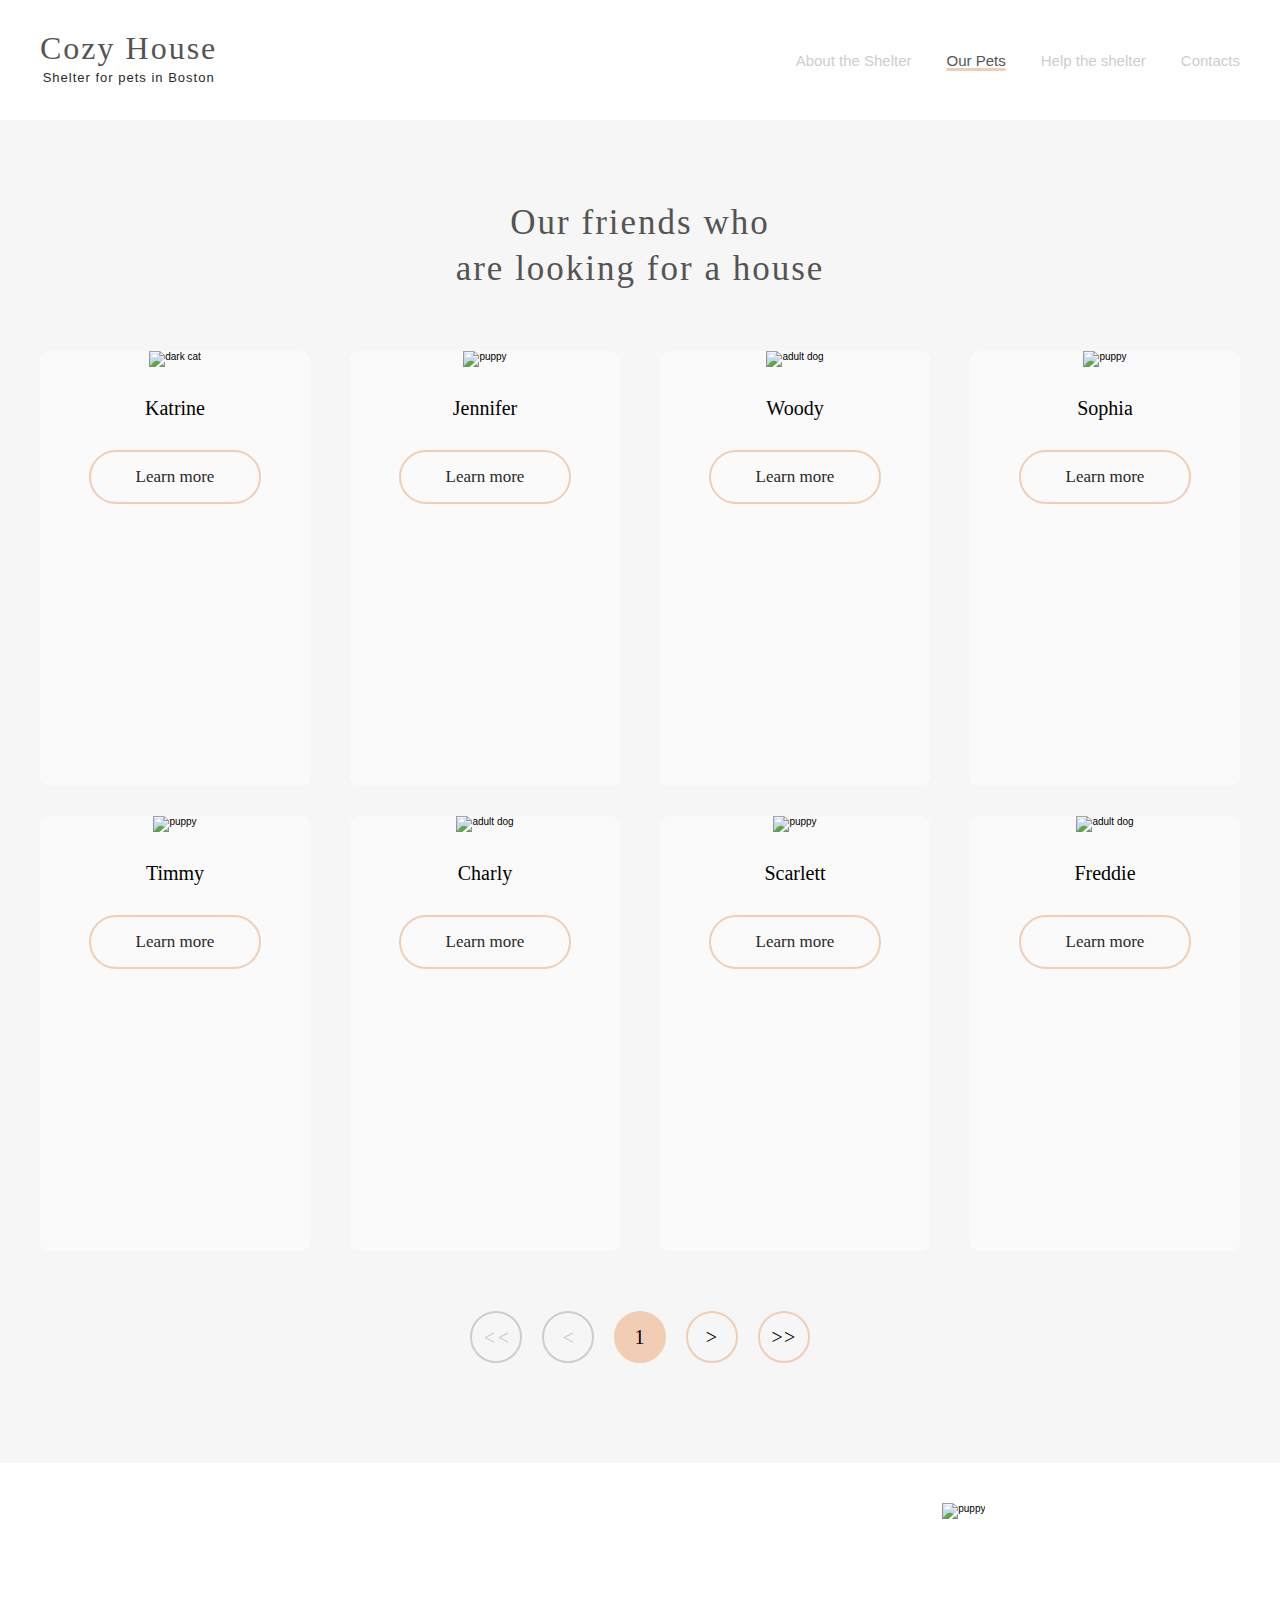
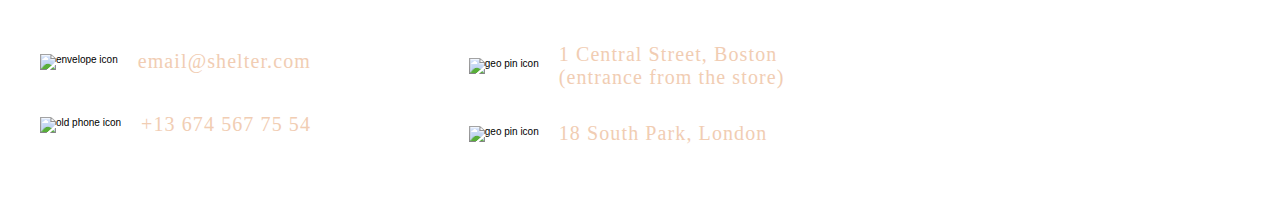
==== pets.html @ d0ea9556 "Uploading all files" ====
<!DOCTYPE html>
<html lang="en">
  <head>
    <meta charset="UTF-8" />
    <meta name="viewport" content="width=device-width, initial-scale=1.0" />
    <link rel="stylesheet" type="text/css" href="style.css" />
    <link rel="stylesheet" type="text/css" href="pets-style.css" />
    <title>Shelter</title>
  </head>
  <body>
    <div class="container">
      <header class="header-pets">
        <div class="logo">
          <h1 class="title-pets"><a href="index.html">Cozy House</a></h1>
          <p class="subtitle-pets">Shelter for pets in Boston</p>
        </div>
        <nav>
          <ul class="navigation">
            <li>
              <a class="menu-link" href="index.html">About the Shelter</a>
            </li>
            <li><a href="#" class="always-active">Our Pets</a></li>
            <li><a href="#Help" class="menu-link">Help the shelter</a></li>
            <li><a href="#Contacts" class="menu-link">Contacts</a></li>
          </ul>
        </nav>
      </header>
      <div class="Our-Friends">
        <h3 class="h3-center">
          Our friends who<br />
          are looking for a house
        </h3>
        <div class="cards-conteiner">
          <div class="pets-card">
            <img
              src="img/pets/pets-katrine.png"
              alt="dark cat"
              class="img-pets"
            />
            <p>Katrine</p>
            <button class="button-secondary">Learn more</button>
          </div>
          <div class="pets-card">
            <img
              src="img/pets/pets-jennifer.png"
              alt="puppy"
              class="img-pets"
            />
            <p>Jennifer</p>
            <button class="button-secondary">Learn more</button>
          </div>
          <div class="pets-card">
            <img
              src="img/pets/pets-woody.png"
              alt="adult dog"
              class="img-pets"
            />
            <p>Woody</p>
            <button class="button-secondary">Learn more</button>
          </div>
          <div class="pets-card">
            <img src="img/pets/pets-sofia.png" alt="puppy" class="img-pets" />
            <p>Sophia</p>
            <button class="button-secondary">Learn more</button>
          </div>
          <div class="pets-card">
            <img src="img/pets/pets-timmy.png" alt="puppy" class="img-pets" />
            <p>Timmy</p>
            <button class="button-secondary">Learn more</button>
          </div>
          <div class="pets-card">
            <img
              src="img/pets/pets-charly.png"
              alt="adult dog"
              class="img-pets"
            />
            <p>Charly</p>
            <button class="button-secondary">Learn more</button>
          </div>
          <div class="pets-card">
            <img src="img/pets/pets-scarlet.png" alt="puppy" class="img-pets" />
            <p>Scarlett</p>
            <button class="button-secondary">Learn more</button>
          </div>
          <div class="pets-card">
            <img
              src="img/pets/pets-freddie.png"
              alt="adult dog"
              class="img-pets"
            />
            <p>Freddie</p>
            <button class="button-secondary">Learn more</button>
          </div>
        </div>

        <ul class="pagination">
          <li class="button-pagination button-pagination-disabled">
            <img
              src="pagi_double_left.svg"
              alt="double arrow left"
              class="h4"
            />
          </li>
          <li class="button-pagination button-pagination-disabled">
            <img src="pagi_left.png" alt="arrow left" class="h4" />
          </li>
          <li class="button-pagination button-pagination-active">
            <h4>1</h4>
          </li>
          <li class="button-pagination">
            <h4>></h4>
          </li>
          <li class="button-pagination">
            <h4>>></h4>
          </li>
        </ul>
      </div>
      <footer class="footer" id="Contacts">
        <div class="contacts">
          <h3 class="h3-footer">
            For questions <br />
            and suggestions
          </h3>
          <div class="email">
            <img src="img/icon-email.svg" alt="envelope icon" />
            <h4 class="h4-footer">
              <a href="mailto:email@shelter.com" class="email"
                >email@shelter.com</a
              >
            </h4>
          </div>
          <div class="phone">
            <img src="img/icon-phone.svg" alt="old phone icon" />
            <h4 class="h4-footer">
              <a href="tel:+136745677554" class="telephone">+13 674 567 75</a>
              54
            </h4>
          </div>
        </div>
        <div class="location">
          <h3 class="h3-footer">
            We are waiting<br />
            for your visit
          </h3>
          <div class="street">
            <img src="img/pin.svg" alt="geo pin icon" />
            <h4 class="h4-footer">
              <a href="https://www.google.com/maps" class="geo" target="_blank"
                >1 Central Street, Boston<br />
                (entrance from the store)</a
              >
            </h4>
          </div>
          <div class="city">
            <img src="img/pin.svg" alt="geo pin icon" />
            <h4 class="h4-footer">
              <a href="https://www.google.com/maps" class="geo" target="_blank"
                >18 South Park, London</a
              >
            </h4>
          </div>
        </div>

        <div class="img-footer">
          <img src="img/footer-puppy.png" alt="puppy" />
        </div>
      </footer>
    </div>
  </body>
</html>
---- style.css ----
* {
  box-sizing: border-box;
  margin: 0;
  padding: 0;
}

html {
  /* 10px */
  font-size: 62.5%;
  -webkit-text-size-adjust: none;
  scroll-behavior: smooth;
}

body {
  font-family: Arial, Helvetica, sans-serif;
  font-weight: 400;
}

img {
  display: inline-block;
}

li {
  display: flex;
  flex-direction: column;
  align-items: center;
  gap: 3rem;
}

a:link,
a:visited {
  text-decoration: none;
  color: #545454;
}

.container {
  width: 128rem;
  margin: 0 auto;
}

.button-primary {
  font-size: 1.7rem;
  font-family: Georgia, "Times New Roman", Times, serif;
  font-weight: 400;
  color: #292929;
  padding: 1.5rem 4.5rem;
  min-width: 0;
  border-radius: 100px;
  background-color: #f1cdb3;
  border: none;
  letter-spacing: 0.1rem;
}

.button-primary:hover,
.button-primary:visited {
  background-color: #fddcc4;
  cursor: pointer;
  transition: 0.5s;
}

.button-secondary {
  font-size: 1.7rem;
  font-family: Georgia, "Times New Roman", Times, serif;
  font-weight: 400;
  color: #292929;
  padding: 1.5rem 4.5rem;
  display: inline-flex;
  border-radius: 100px;
  border: solid #f1cdb3 2px;
  background-color: #fafafa;
  transition: 0.5ms;
}

h3 {
  font-family: Georgia, "Times New Roman", Times, serif;
  font-weight: 400;
  font-size: 3.5rem;
  line-height: 4.55rem;
  color: #545454;
  text-align: left;
  letter-spacing: 0.2rem;
}

.h3-center {
  text-align: center !important;
}

.h3-footer {
  color: white;
  text-align: left;
}

.subheading-dark {
  font-family: Arial, Helvetica, sans-serif;
  font-weight: 400;
  font-size: 1.5rem;
  line-height: 2.4rem;
  color: #4c4c4c;
  text-align: left;
  text-wrap: pretty;
}

ul {
  list-style: none;
}

h4 {
  font-family: Georgia, "Times New Roman", Times, serif;
  font-weight: 400;
  font-size: 2rem;
  line-height: 2.3rem;
  text-align: left;
  letter-spacing: 0.11rem;
}

.h4-footer {
  color: #f1cdb3;
  align-items: flex-start;
}

/* Start Screen */

.start-screen-puppy {
  width: 698px;
  height: 728px;
}

.hero-main {
  background-image: url(img/start-screen-background.png);
  background-size: cover;
  padding-top: 3rem;
  background-position: center;
}

.header-main {
  height: 6rem;
  display: flex;
  justify-content: space-between;
  align-items: center;
  padding: 0 4rem;
}

.title {
  font-family: Georgia, "Times New Roman", Times, serif;
  font-size: 3.2rem;
  font-weight: 400;
  color: #f1cdb3;
  letter-spacing: 0.2rem;
  margin-bottom: 1rem;
}

.subtitle {
  font-size: 1.3rem;
  font-family: Arial, Helvetica, sans-serif;
  color: white;
  letter-spacing: 0.1rem;
}

/* ******************* */
/* Navigation */
/* ******************* */

.navigation-main {
  display: flex;
  align-items: center;
  gap: 3.5rem;
  list-style: none;
  font-size: 1.5rem;
  font-family: Arial, Helvetica, sans-serif;
}

.menu-link-main:link,
.menu-link-main:visited {
  text-decoration: none;
  color: #cdcdcd;
}

.menu-link-main:hover,
.menu-link-main:active {
  color: #fafafa;
  text-decoration: solid underline #f1cdb3 3px;
  transition: 0.5s;
}

.always-active-main:link,
.always-active-main:visited {
  color: #fafafa;
  text-decoration: solid underline #f1cdb3 3px;
}

/* ******************* */
/*Not Only*/
/* ******************* */
.not-only {
  display: grid;
  grid-template-columns: 1fr 1fr;
  gap: 4.2rem;
  padding: 0 4rem;
  margin-top: 9rem;
}

.start-screen-text {
  display: flex;
  flex-direction: column;
  align-items: flex-start;
  gap: 4.2rem;
  padding-top: 16.3rem;
}

h2 {
  font-size: 4.4rem;
  font-family: Georgia, "Times New Roman", Times, serif;
  font-weight: 400;
  color: white;
  line-height: 5.72rem;
}

.subheading-light {
  font-size: 1.5rem;
  font-family: Arial, Helvetica, sans-serif;
  font-weight: 400;
  color: #cdcdcd;
  line-height: 2.4rem;
  text-align: left;
}

/* ******************* */
/*About*/
/* ******************* */

.section-about {
  display: grid;
  grid-template-columns: 30rem 43rem;
  gap: 12rem;
  margin: 8rem 17.5rem 10rem 17.5rem;
  align-items: center;
  justify-content: center;
}

.img-about-box {
  display: flex;
  justify-content: center;
}
.img-about {
  width: 30rem;
}

.text-about {
  display: grid;
  gap: 2.5rem;
}

/* ******************* */
/*Our Friends*/
/* ******************* */

.our-friends {
  display: flex;
  flex-direction: column;
  align-items: center;
  justify-content: center;
  background-color: #f6f6f6;
  gap: 6rem;
  padding: 8rem 0 10rem 0;
}

.slider {
  display: grid;
  grid-template-columns: auto 1fr 1fr 1fr auto;
  align-items: center;
  justify-content: center;
}

.card {
  display: flex;
  flex-direction: column;
  align-items: center;
  background-color: #fafafa;
  width: 27rem;
  height: 43.5rem;
  gap: 3rem;
  margin: auto 45px;
  border-radius: 9px;
  transition: 0.5s;
  cursor: pointer;
}

.card:hover,
.card:active {
  cursor: pointer;
  box-shadow: 0px 2px 35px 14px rgb(13, 13, 13, 6%);
}

p {
  font-family: Georgia;
  font-weight: 400;
  font-size: 2rem;
  line-height: 2.27rem;
  text-align: center;
}

.button-slider {
  display: flex;
  align-items: center;
  justify-content: center;
  width: 5.2rem;
  height: 5.2rem;
  border-radius: 100px;
  border: solid #f1cdb3 2px;
  cursor: pointer;
  transition: 0.5s;
}

.button-slider:active,
.button-slider:hover {
  background-color: #fddcc4;
  border: none;
}

.card:hover .button-secondary,
.card:active .button-secondary {
  background-color: #fddcc4;
  border: 2px solid #fddcc4;
}

.icon-arrow {
  align-self: center;
}

/* ******************* */
/*How you can help*/
/* ******************* */
.section-help {
  /* width: 102.6rem; */
  display: flex;
  flex-direction: column;
  align-items: center;
  justify-content: center;
  padding: 8rem 0 10rem 0;
}

.help-icons {
  display: grid;
  gap: 5.5rem;
  align-items: center;
  justify-content: center;
  margin-top: 6rem;
}

.icons-row {
  display: flex;
  width: 120rem;
  gap: 5.5rem 12rem;
  justify-content: center;
  flex-wrap: wrap;
  margin: 6rem auto 0 auto;
}

/* ******************* */
/*Donation*/
/* ******************* */

.section-in-addition {
  display: grid;
  grid-template-columns: auto auto;
  gap: 3rem;
  margin: 0 auto;
  align-items: center;
  justify-content: center;
  background-color: #f6f6f6;
  padding: 8rem 0 10rem 0;
}

.img-donation-box {
  display: flex;
  justify-content: end;
}
.img-donation {
  width: 50.5rem;
}

.h3-donation {
  text-align: left;
}

.donation-info {
  display: flex;
  flex-direction: column;
  width: 38rem;
  gap: 2rem;
}

.credit-card {
  display: flex;
  align-items: center;
  background-color: #f1cdb3;
  width: 34.9rem;
  height: 4.3rem;
  padding: 1rem 1.5rem 1rem 1.5rem;
  border-radius: 9px;
  gap: 1rem;
}

h5 {
  font-size: 1.5rem;
  font-family: Georgia, "Times New Roman", Times, serif;
  font-weight: 400;
  color: #545454;
  line-height: 2rem;
  text-align: left;
  letter-spacing: 0.09rem;
}

.text-italic {
  font-family: Arial, Helvetica, sans-serif;
  font-weight: 400;
  font-style: italic;
  font-size: 12px;
  line-height: 18px;
  text-align: left;
  color: #b2b2b2;
}

/* ******************* */
/*Footer*/
/* ******************* */

.footer {
  background-image: url(img/start-screen-background.png);
  background-size: cover;
  background-position: center;
  display: grid;
  grid-template-columns: repeat(3, auto);
  /* justify-content: center; */
  align-content: center;
  padding: 4rem 4rem 0 4rem;
  gap: 15rem;
}

.img-footer {
  width: 29rem;
  height: 31rem;
}

.contacts,
.location {
  display: flex;
  flex-direction: column;
  align-items: flex-start;
  padding-top: 1.6rem;
}

.contacts {
  gap: 4rem;
}

.location {
  gap: 3.3rem;
}

.email,
.phone,
.street,
.city {
  display: flex;
  gap: 2rem;
  justify-content: center;
  align-items: center;
}

a.email,
a.telephone,
a.geo {
  color: #f1cdb3;
}
/* descending selector
.email img{
  filter: grayscale(100%);
} */
---- pets-style.css ----
.Our-Friends {
  background-color: #f6f6f6;
  padding: 8rem 0 10rem 0;
}

/* ******************* */
/*Header*/
/* ******************* */

.header-pets {
  height: 12rem;
  display: flex;
  justify-content: space-between;
  align-items: center;
  padding: 0 4rem;
}

/* ******************* */
/* Navigation */
/* ******************* */

.navigation {
  display: flex;
  align-items: center;
  gap: 3.5rem;
  list-style: none;
  font-size: 1.5rem;
  font-family: Arial, Helvetica, sans-serif;
}

.menu-link:link,
.menu-link:visited {
  text-decoration: none;
  color: #cdcdcd;
}

.menu-link:hover,
.menu-link:active {
  color: #545454;
  text-decoration: solid underline #f1cdb3 3px;
  transition: 0.5s;
}

.always-active:link,
.always-active:visited {
  text-decoration: solid underline #f1cdb3 3px;
}

/* ******************* */
/*Pets 1280*/
/* ******************* */

.title-pets {
  font-family: Georgia, "Times New Roman", Times, serif;
  font-size: 3.2rem;
  font-weight: 400;
  color: #545454;
  letter-spacing: 0.2rem;
  /* margin-bottom: 1rem; */
}

.subtitle-pets {
  font-size: 1.3rem;
  font-family: Arial, Helvetica, sans-serif;
  color: #292929;
  letter-spacing: 0.1rem;
}

.cards-conteiner {
  width: 120rem;
  display: grid;
  grid-template-rows: 1fr 1fr;
  grid-template-columns: repeat(4, 27rem);
  gap: 3rem 4rem;
  justify-content: center;
  margin: 4.5rem auto;
  padding: 1.5rem 0;
}

.pets-card {
  display: flex;
  flex-direction: column;
  align-items: center;
  background-color: #fafafa;
  width: 27rem;
  height: 43.5rem;
  gap: 3rem;
  border-radius: 9px;
}

.pets-card:hover,
.pets-card:active {
  cursor: pointer;
  box-shadow: 0px 2px 35px 14px rgb(13, 13, 13, 6%);
  transition: 0.5s;
}

.pets-card:hover .button-secondary,
.pets-card:active .button-secondary {
  background-color: #fddcc4;
  border: none;
  transition: 0.5s;
}

/* ******************* */
/*Pagination*/
/* ******************* */
.pagination {
  display: flex;
  align-items: center;
  justify-content: center;
  gap: 2rem;
}

.button-pagination {
  display: flex;
  align-items: center;
  justify-content: center;
  width: 5.2rem;
  height: 5.2rem;
  border-radius: 100px;
  border: solid #f1cdb3 2px;
  cursor: pointer;
  transition: 0.5s;
}

.button-pagination-active {
  border-radius: none;
  background-color: #f1cdb3;
  width: 5.2rem;
  height: 5.2rem;
}

.button-pagination:hover {
  background-color: #fddcc4;
  border: 2px solid #fddcc4;
}

.button-pagination-disabled {
  border-radius: 100px;
  border: solid #cdcdcd 2px;
  color: #cdcdcd;
  cursor: default;
}

.button-pagination-disabled:hover {
  border: 2px solid #cdcdcd;
  background-color: transparent;
  cursor: default;
}
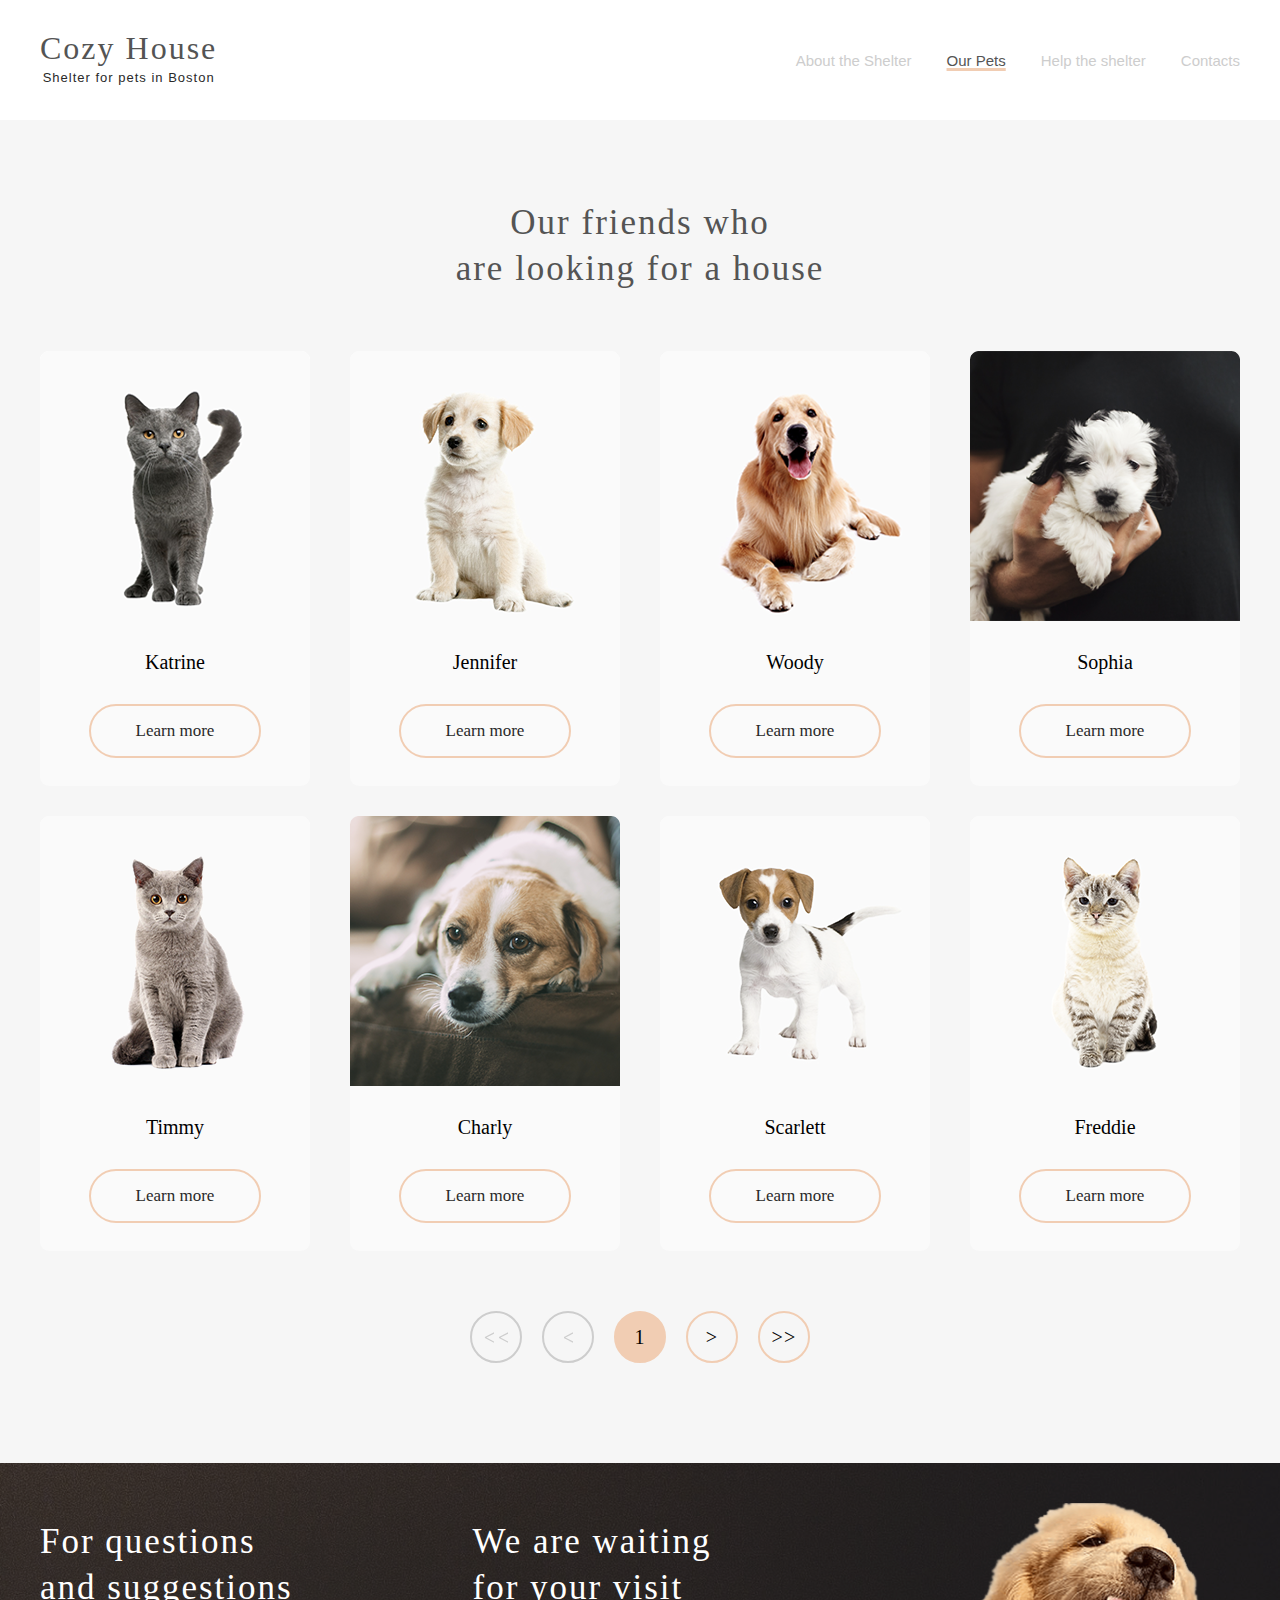
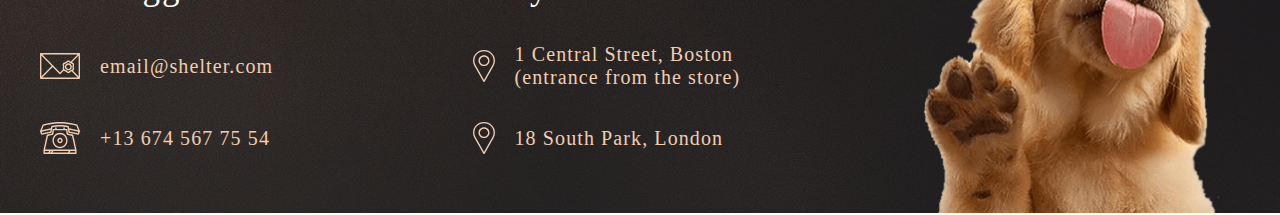
==== commit 682cc2d1: "feat: add mobile version" ====
--- a/pets.html
+++ b/pets.html
@@ -5,6 +5,7 @@
     <meta name="viewport" content="width=device-width, initial-scale=1.0" />
     <link rel="stylesheet" type="text/css" href="style.css" />
     <link rel="stylesheet" type="text/css" href="pets-style.css" />
+    <link rel="stylesheet" type="text/css" href="queries.css" />
     <title>Shelter</title>
   </head>
   <body>
--- a/style.css
+++ b/style.css
@@ -14,6 +14,7 @@
 body {
   font-family: Arial, Helvetica, sans-serif;
   font-weight: 400;
+  overflow-x: hidden;
 }
 
 img {
@@ -34,7 +35,7 @@
 }
 
 .container {
-  width: 128rem;
+  max-width: 128rem;
   margin: 0 auto;
 }
 
@@ -118,7 +119,9 @@
   align-items: flex-start;
 }
 
+/* ******************* */
 /* Start Screen */
+/* ******************* */
 
 .start-screen-puppy {
   width: 698px;
@@ -266,11 +269,14 @@
 
 .slider {
   display: grid;
-  grid-template-columns: auto 1fr 1fr 1fr auto;
-  align-items: center;
-  justify-content: center;
-}
-
+  grid-template-columns: auto 1fr auto;
+  align-items: center;
+  justify-content: center;
+}
+.slider-cards {
+  display: flex;
+  flex-direction: row;
+}
 .card {
   display: flex;
   flex-direction: column;
--- a/pets-style.css
+++ b/pets-style.css
@@ -67,7 +67,7 @@
 }
 
 .cards-conteiner {
-  width: 120rem;
+  /* width: 120rem; */
   display: grid;
   grid-template-rows: 1fr 1fr;
   grid-template-columns: repeat(4, 27rem);
--- a/queries.css
+++ b/queries.css
@@ -0,0 +1,261 @@
+@media (max-width: 1279px) {
+  /* GENERAL-768 */
+  .header-main,
+  .header-pets {
+    /* width: 70.8rem; */
+    padding: 0 2rem;
+  }
+
+  /* ******************* */
+  /*Donation*/
+  /* ******************* */
+  .section-in-addition {
+    grid-template-columns: 1fr;
+    grid-template-rows: auto auto;
+    justify-items: center;
+  }
+  .img-donation-box {
+    grid-row: 2;
+  }
+  /* ******************* */
+  /*Footer*/
+  /* ******************* */
+  .footer {
+    grid-template-columns: repeat(2, 1fr);
+    justify-items: center;
+    gap: 6rem;
+  }
+  .img-footer {
+    grid-column: 1/-1;
+  }
+
+  /* INDEX-768*/
+  /* ******************* */
+  /*Not Only*/
+  /* ******************* */
+  .not-only {
+    width: 76.8rem;
+    display: flex;
+    flex-direction: column;
+    align-items: center;
+    margin-top: 0;
+    gap: 10rem;
+  }
+  .start-screen-puppy {
+    width: 56.9rem;
+    height: 59.3rem;
+  }
+  .start-screen-text {
+    width: 46rem;
+    padding-top: 6rem;
+  }
+
+  .start-screen-text > :last-child {
+    margin: 0 auto;
+  }
+
+  /* ******************* */
+  /*About*/
+  /* ******************* */
+
+  .section-about {
+    width: auto;
+    grid-template-columns: 1fr;
+    grid-template-rows: auto auto;
+    gap: 8rem;
+    /* margin: 0 auto; */
+    justify-items: center;
+  }
+  .img-about-box {
+    grid-row: 2;
+    width: 30rem;
+  }
+  .text-about {
+    width: 43rem;
+  }
+  /* ******************* */
+  /*Our Friends*/
+  /* ******************* */
+  .our-friends {
+    /* width: 76.8rem; */
+  }
+  .slider {
+    width: 70.8rem;
+  }
+  .slider-cards {
+    width: 60rem;
+    overflow: hidden;
+    justify-content: left;
+    gap: 1rem;
+  }
+  .card {
+    margin: 0 1rem;
+  }
+  /* ******************* */
+  /*How you can help*/
+  /* ******************* */
+  .icons-row {
+    width: 63rem;
+    display: grid;
+    grid-template-columns: repeat(3, minmax(17rem, 1fr));
+  }
+
+  /* PETS-728 */
+  .cards-conteiner {
+    display: flex;
+    flex-wrap: wrap;
+    align-items: center;
+  }
+}
+
+/* INDEX-320*/
+@media (max-width: 767px) {
+  /* GENERAL-768 */
+  /* .header-main,
+   .header-pets {
+     /* width: 70.8rem; */
+  /* padding: 0 2rem;
+   }
+  */
+
+  /* ******************* */
+  /*Donation*/
+  /* ******************* */
+  .section-in-addition {
+    padding: 4.2rem 0;
+  }
+  .donation-info {
+    align-items: center;
+  }
+  .donation-info > p {
+    text-align: justify;
+  }
+  .h3-donation {
+    text-align: center;
+  }
+  .img-donation {
+    width: 26rem;
+    height: auto;
+  }
+  /* ******************* */
+  /*Footer*/
+  /* ******************* */
+  .footer {
+    grid-template-columns: 1fr;
+    justify-items: center;
+    align-items: center;
+    gap: 4rem;
+  }
+  .img-footer {
+    width: 26rem;
+    height: auto;
+    grid-column: 1/-1;
+  }
+
+  /* ******************* */
+  /*Not Only*/
+  /* ******************* */
+
+  h2 {
+    font-size: 2.5rem;
+    letter-spacing: 0.3rem;
+    text-align: center;
+    font-family: Georgia, "Times New Roman", Times, serif;
+    line-height: 3.2rem;
+  }
+  .not-only {
+    width: 30rem;
+    padding: 0;
+  }
+  .start-screen-text {
+    width: 30rem;
+    align-items: center;
+  }
+  .subheading-light {
+    text-align: center;
+  }
+  .start-screen-puppy {
+    width: 26rem;
+    height: auto;
+  }
+  /* ******************* */
+  /*About*/
+  /* ******************* */
+  .section-about {
+    padding: 4.2rem 0;
+    margin: 0;
+  }
+  h3 {
+    font-size: 2.5rem;
+    letter-spacing: 0.3rem;
+    text-align: center;
+    font-family: Georgia, "Times New Roman", Times, serif;
+    line-height: 3.2rem;
+  }
+  .text-about {
+    width: 30rem;
+  }
+  .text-about > p {
+    text-align: justify;
+  }
+  .img-about-box {
+    width: 26rem;
+    height: auto;
+  }
+  /* ******************* */
+  /*Our Friends*/
+  /* ******************* */
+  .our-friends {
+    padding: 4.2rem 0;
+    gap: 4.2rem;
+  }
+  .slider {
+    width: 30rem;
+    grid-template-columns: 1fr 1fr;
+    gap: 2rem;
+    justify-items: center;
+  }
+
+  .slider :nth-child(2) {
+    grid-row: 1 / 2;
+    grid-column: span 2;
+  }
+
+  .slider :nth-child(1) {
+    grid-row: 2 / 2;
+    grid-column: 1 / 1;
+  }
+
+  .slider :nth-child(3) {
+    grid-row: 2 / 2;
+    grid-column: 2 / 2;
+  }
+
+  .slider-cards {
+    width: 27rem;
+    overflow: hidden;
+    justify-content: left;
+    gap: 1rem;
+  }
+
+  /* ******************* */
+  /*How you can help*/
+  /* ******************* */
+  .section-help {
+    padding: 4.2rem 0;
+  }
+  .icons-row {
+    width: 32rem;
+    display: grid;
+    grid-template-columns: repeat(2, minmax(13rem, 1fr));
+    gap: 3rem;
+  }
+  .help-icon {
+    width: 5rem;
+    height: auto;
+  }
+
+  h4 {
+    font-size: 1.5rem;
+  }
+}
